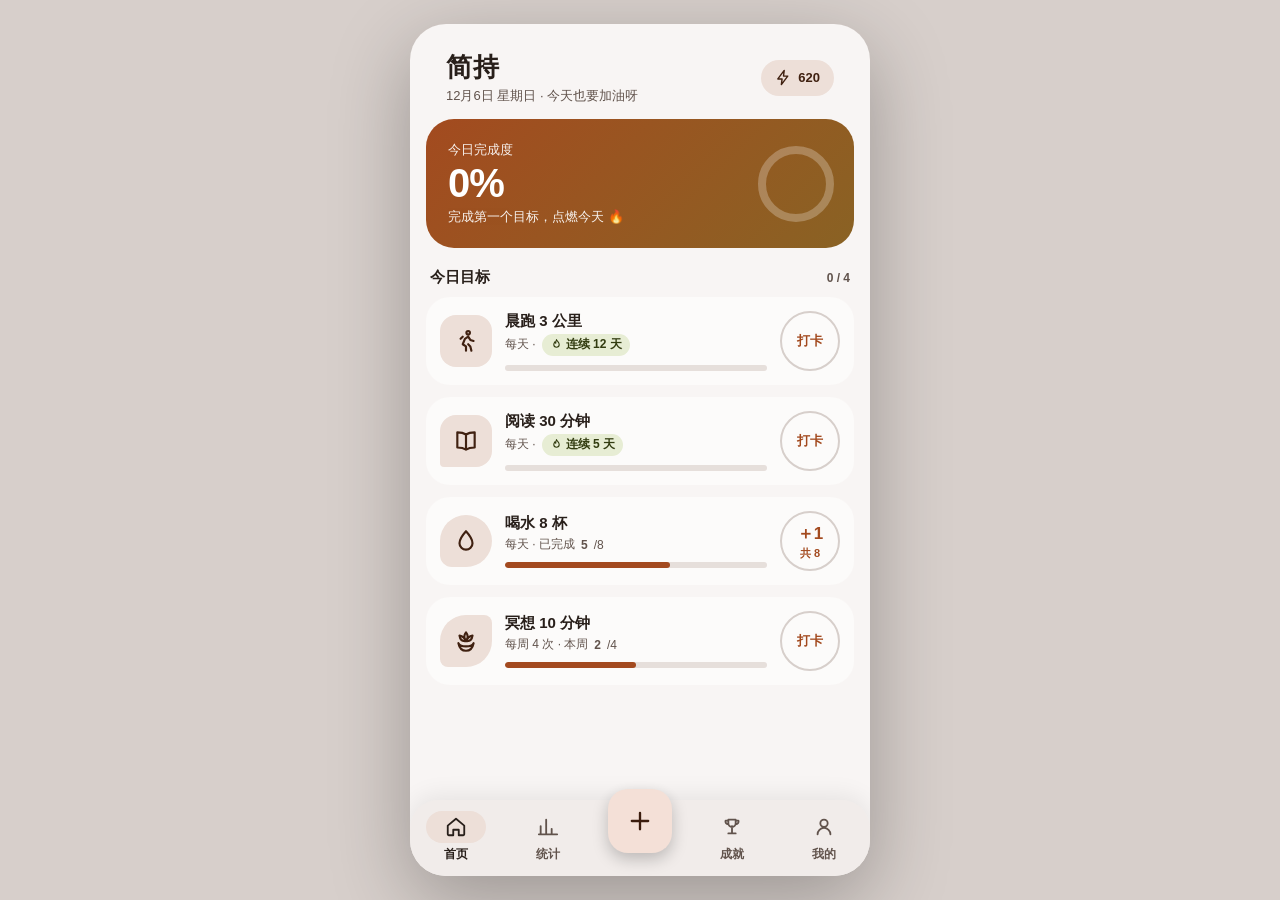
==== android/app/src/main/assets/index.html @ 39d741bb "feat: 简持 v1.0.0 — 习惯打卡应用(原生 HTML/CSS/JS + Android WebView 壳 + CI)" ====
<!DOCTYPE html>
<html lang="zh-CN">
<head>
<meta charset="UTF-8">
<meta name="viewport" content="width=device-width, initial-scale=1.0, viewport-fit=cover">
<meta name="theme-color" content="#f6f2ec">
<title>简持</title>

  <link rel="stylesheet" href="css/style.css">
</head>
<body>
<div id="app">

  <!-- ================= 首页 ================= -->
  <section class="view active" id="view-home" aria-label="首页">
    <header class="topbar">
      <div class="row">
        <div>
          <h1>简持</h1>
          <div class="date-line" id="dateLine"></div>
        </div>
        <span class="chip" id="energyChip" title="能量"></span>
      </div>
    </header>
    <div class="hero">
      <div class="sub">今日完成度</div>
      <div class="big" id="heroPct">0%</div>
      <div class="sub" id="heroDesc"></div>
      <svg class="ring" width="84" height="84" viewBox="0 0 84 84" aria-hidden="true">
        <circle cx="42" cy="42" r="34" stroke="rgba(255,255,255,.25)" stroke-width="8" fill="none"/>
        <circle id="heroRing" cx="42" cy="42" r="34" stroke="#fff" stroke-width="8" fill="none"
          stroke-linecap="round" stroke-dasharray="213.6" stroke-dashoffset="213.6"
          transform="rotate(-90 42 42)" style="transition:stroke-dashoffset .8s var(--ease-emph)"/>
      </svg>
    </div>
    <div class="section-title">今日目标 <small id="goalCount"></small></div>
    <div id="goalList"></div>
  </section>

  <!-- ================= 统计 ================= -->
  <section class="view" id="view-stats" aria-label="统计">
    <header class="topbar">
      <div class="row"><h1>统计</h1><div class="month-nav"><button class="mn-btn" id="monthPrev" aria-label="上一月">‹</button><span class="chip" id="monthChip"></span><button class="mn-btn" id="monthNext" aria-label="下一月">›</button></div></div>
    </header>
    <div class="stat-row" id="statRow"></div>
    <div class="card">
      <div class="section-title" style="margin:0 0 4px">本周概览 <small id="weekSummary"></small></div>
      <div class="week-strip" id="weekStrip"></div>
    </div>
    <div class="card">
      <b style="font-size:15px" id="heatTitle">本月热力图</b>
      <div class="heat-grid" id="heatGrid"></div>
      <div id="heatDetail" class="heat-detail" hidden></div>
      <div class="legend">少 <i style="background:var(--surface-container-highest)"></i><i class="heat l1" style="aspect-ratio:auto;width:12px"></i><i class="heat l2" style="aspect-ratio:auto;width:12px"></i><i class="heat l3" style="aspect-ratio:auto;width:12px"></i> 多</div>
    </div>
    <div class="card">
      <div class="section-title" style="margin:0 0 4px">目标完成率<small id="perGoalMonth">本月</small></div>
      <div id="perGoalList"></div>
    </div>
  </section>

  <!-- ================= 成就 ================= -->
  <section class="view" id="view-awards" aria-label="成就">
    <header class="topbar"><div class="row"><h1>成就</h1></div></header>
    <div class="level-card">
      <div class="level-badge" id="levelIcon"></div>
      <div style="font-weight:900;font-size:20px" id="levelName"></div>
      <div style="font-size:13px;font-weight:600;margin-top:4px" id="levelNext"></div>
      <div style="background:rgba(0,0,0,.14);border-radius:4px;height:10px;margin-top:12px;overflow:hidden">
        <div id="levelBar" style="width:0%;height:100%;background:var(--tertiary);border-radius:4px;transition:width .8s var(--ease-emph)"></div>
      </div>
    </div>
    <div class="section-title">我的徽章 <small id="badgeCount"></small></div>
    <div class="card"><div class="badge-grid" id="badgeGrid"></div></div>
    <div class="card" style="text-align:center;padding:24px">
      <div id="highlightIcon" style="display:flex;justify-content:center;margin-bottom:8px"></div>
      <b style="display:block;margin-bottom:4px;font-size:16px" id="highlightTitle"></b>
      <span style="font-size:13px;color:var(--on-surface-variant)">只和昨天的自己比，稳稳地向前 🌱</span>
    </div>
  </section>

  <!-- ================= 我的 ================= -->
  <section class="view" id="view-me" aria-label="我的">
    <header class="topbar"><div class="row"><h1>我的</h1></div></header>
    <div class="card me-head">
      <button class="profile-btn" id="profileBtn" aria-label="编辑名字和头像">
        <span class="avatar" id="meAvatar">拾</span>
        <span class="profile-info">
          <b style="font-size:17px" id="meName">拾光者</b>
          <span style="font-size:13px;color:var(--on-surface-variant);font-weight:600;margin-top:2px" id="meLevel"></span>
        </span>
        <span class="profile-pencil" id="profilePencil" aria-hidden="true"></span>
      </button>
    </div>
    <div class="section-title">外观</div>
    <div class="card">
      <div class="me-row">
        <div>
          <div class="lb">主题色</div>
          <div class="hint">Material You 动态取色</div>
        </div>
        <div style="display:flex;gap:8px" id="seedRow"></div>
      </div>
      <div class="me-row">
        <div>
          <div class="lb">深色模式</div>
          <div class="hint">跟随系统或手动切换</div>
        </div>
        <label class="switch"><input type="checkbox" id="darkToggle" aria-label="深色模式"><span class="track"></span><span class="thumb"></span></label>
      </div>
      <div class="me-row">
        <div>
          <div class="lb">减少动效</div>
          <div class="hint">关闭弹跳与彩带动画</div>
        </div>
        <label class="switch"><input type="checkbox" id="motionToggle" aria-label="减少动效"><span class="track"></span><span class="thumb"></span></label>
      </div>
    </div>
    <div class="section-title">数据</div>
    <div class="card">
      <div class="me-row">
        <div><div class="lb">导出数据</div><div class="hint">下载 JSON 备份</div></div>
        <button class="btn btn-tonal" id="exportBtn" style="height:42px">导出</button>
      </div>
      <div class="me-row">
        <div><div class="lb">导入数据</div><div class="hint">从 JSON 备份恢复</div></div>
        <button class="btn btn-tonal" id="importBtn" style="height:42px">导入</button>
        <input type="file" id="importFile" accept=".json,application/json" style="display:none">
      </div>
      <div class="me-row">
        <div><div class="lb">清空数据</div><div class="hint">删除全部目标与记录</div></div>
        <button class="btn btn-tonal" id="clearBtn" style="height:42px">清空</button>
      </div>
      <div class="me-row">
        <div><div class="lb">重置演示数据</div><div class="hint">恢复到初始状态</div></div>
        <button class="btn btn-tonal" id="resetBtn" style="height:42px">重置</button>
      </div>
    </div>
    <p style="text-align:center;font-size:12px;color:var(--on-surface-variant);margin-top:20px;line-height:1.8">
      简持 · 个人习惯打卡应用<br>所有数据仅保存在本机浏览器,不会上传至任何服务器
    </p>
  </section>

  <!-- 底部导航 + FAB -->
  <nav class="navbar" aria-label="底部导航">
    <button class="nav-item active" data-view="home" aria-label="首页">
      <span class="pill" data-ico="home"></span><span>首页</span>
    </button>
    <button class="nav-item" data-view="stats" aria-label="统计">
      <span class="pill" data-ico="stats"></span><span>统计</span>
    </button>
    <span class="fab-slot">
      <button class="fab" id="fabBtn" aria-label="创建目标"></button>
    </span>
    <button class="nav-item" data-view="awards" aria-label="成就">
      <span class="pill" data-ico="trophy"></span><span>成就</span>
    </button>
    <button class="nav-item" data-view="me" aria-label="我的">
      <span class="pill" data-ico="person"></span><span>我的</span>
    </button>
  </nav>

  <div class="scrim" id="scrim"></div>

  <!-- 创建目标弹层 -->
  <div class="sheet" id="createSheet" role="dialog" aria-modal="true" aria-label="创建新目标">
    <div class="drag-handle"></div>
    <h2 id="sheetTitle">创建新目标 ✨</h2>
    <label class="field-label" for="goalNameInput">目标名称</label>
    <input class="text-field" id="goalNameInput" maxlength="20" placeholder="例如：每天背 20 个单词">
    <span class="field-label">选个图标</span>
    <div class="icon-row" id="iconRow"></div>
    <span class="field-label">完成周期</span>
    <div class="seg" id="freqSeg">
      <button class="sel" data-freq="daily">每天</button>
      <button data-freq="weekly">每周</button>
      <button data-freq="monthly">每月</button>
    </div>
    <div class="stepper" id="freqStepper" style="margin-top:14px">
      <span style="font-size:13px;color:var(--on-surface-variant);font-weight:600" id="stepLabel">每周完成</span>
      <button class="step-btn" id="stepMinus" aria-label="减少">−</button>
      <b id="stepVal">5</b>
      <button class="step-btn" id="stepPlus" aria-label="增加">＋</button>
      <span style="font-size:13px;color:var(--on-surface-variant);font-weight:600">次</span>
    </div>
    <div class="stepper" id="dailyCountRow" style="margin-top:14px;display:none">
      <span style="font-size:13px;color:var(--on-surface-variant);font-weight:600">每日次数</span>
      <button class="step-btn" id="cntMinus" aria-label="减少次数">−</button>
      <b id="cntVal">1</b>
      <button class="step-btn" id="cntPlus" aria-label="增加次数">＋</button>
      <span style="font-size:13px;color:var(--on-surface-variant);font-weight:600">次（如喝水 8 杯）</span>
    </div>
    <div class="freq-hint" id="freqHint"></div>
    <button class="btn btn-filled btn-block" id="createBtn" style="margin-top:18px;height:54px">创建目标 🚀</button>
    <button class="btn btn-danger-text btn-block" id="delGoalBtn" style="margin-top:8px;height:48px;display:none">删除目标</button>
  </div>

  <!-- 编辑资料弹层 -->
  <div class="sheet" id="profileSheet" role="dialog" aria-modal="true" aria-label="编辑资料">
    <div class="drag-handle"></div>
    <h2>编辑资料 ✏️</h2>
    <span class="field-label">选个头像</span>
    <div class="icon-row" id="avatarRow"></div>
    <label class="field-label" for="profileNameInput">名字</label>
    <input class="text-field" id="profileNameInput" maxlength="12" placeholder="给自己起个名字">
    <button class="btn btn-filled btn-block" id="profileSaveBtn" style="margin-top:18px;height:54px">保存资料</button>
  </div>

  <!-- 庆祝弹层 -->
  <div class="cele-mask" id="celeMask">
    <div class="cele" role="dialog" aria-modal="true" aria-label="打卡成功">
      <div class="medal" id="celeIcon"></div>
      <h3 id="celeTitle">打卡成功！</h3>
      <p id="celeSub">又向目标迈进了一步</p>
      <div class="streak-line" id="celeLine"></div>
      <button class="btn btn-text btn-block" id="celeUndo">撤销本次打卡</button>
      <button class="btn btn-filled btn-block" id="celeOk">太棒了！</button>
    </div>
  </div>

  <div class="snackbar" id="snackbar"><span id="snackMsg"></span><button id="snackAct"></button></div>
  <canvas id="confetti"></canvas>
</div>


  <script src="js/utils.js"></script>
  <script src="js/store.js"></script>
  <script src="js/theme.js"></script>
  <script src="js/domain.js"></script>
  <script src="js/badges.js"></script>
  <script src="js/render.js"></script>
  <script src="js/main.js"></script>
</body>
</html>
---- android/app/src/main/assets/css/style.css ----
/* ============================================================
 * 简持 · 样式(Material 3 Expressive)
 * 设计令牌由 js/theme.js 按种子色动态覆盖
 * ============================================================ */
/* ============================================================
   简持 · Android 16 / Material 3 Expressive
   动态取色：JS 根据「种子色 + 明暗模式」实时生成 tonal 色板
   ============================================================ */
:root{
  /* —— M3 色彩令牌（JS 动态覆盖）—— */
  --primary:#8f4c38; --on-primary:#fff; --primary-container:#ffdbd1; --on-primary-container:#3a0b01;
  --secondary-container:#f5ded6; --on-secondary-container:#3a0b01;
  --tertiary:#6c5b2f; --on-tertiary:#fff; --tertiary-container:#f5e1b3; --on-tertiary-container:#241a00;
  --surface:#f6f2ec; --surface-dim:#d8cfc7;
  --surface-container-low:#fef8f2; --surface-container:#f0eae3; --surface-container-high:#eae4dd; --surface-container-highest:#e4ded7;
  --on-surface:#201b18; --on-surface-variant:#52443e; --outline:#84736c; --outline-variant:#d7c3bb;
  --inverse-surface:#362f2c; --inverse-on-surface:#fbeee8;
  --error:#b3261e; --scrim:rgba(0,0,0,.45);
  --good:#3b7d4f;

  /* —— 形状 —— */
  --r-xs:8px; --r-sm:12px; --r-md:16px; --r-lg:24px; --r-xl:28px; --r-pill:999px;

  /* —— 动效 —— */
  --ease-emph:cubic-bezier(.2,0,0,1);
  --ease-spring:cubic-bezier(.34,1.4,.5,1);
  --dur-s:180ms; --dur-m:280ms; --dur-l:450ms;

  --nav-h:76px;
}
*{ margin:0; padding:0; box-sizing:border-box; -webkit-tap-highlight-color:transparent; }
html,body{ height:100%; }
body{
  font-family:"Roboto Flex","HarmonyOS Sans SC","MiSans","Noto Sans SC",-apple-system,"PingFang SC","Microsoft YaHei",sans-serif;
  background:var(--surface-dim); color:var(--on-surface);
  display:flex; justify-content:center;
  transition:background var(--dur-m) var(--ease-emph);
}

/* ============ 应用外壳 ============ */
#app{
  width:100%; max-width:460px; height:100dvh;
  background:var(--surface); position:relative; overflow:clip;
  display:flex; flex-direction:column;
  transition:background var(--dur-m) var(--ease-emph);
}
@media (min-width:520px){
  body{ padding:24px 0; }
  #app{ height:calc(100dvh - 48px); border-radius:36px; box-shadow:0 24px 80px rgba(0,0,0,.28); }
}

/* 顶栏 */
.topbar{ padding:calc(env(safe-area-inset-top,0px) + 18px) 20px 6px; flex-shrink:0; }
.topbar .row{ display:flex; align-items:center; justify-content:space-between; gap:12px; }
.topbar h1{ font-size:26px; font-weight:800; letter-spacing:.5px; }
.topbar .date-line{ font-size:13px; color:var(--on-surface-variant); margin-top:2px; font-weight:500; }
.chip{
  display:inline-flex; align-items:center; gap:6px; height:36px; padding:0 14px;
  background:var(--secondary-container); color:var(--on-secondary-container);
  border-radius:var(--r-pill); font-size:13px; font-weight:700; border:none;
}
.month-nav{ display:flex; align-items:center; gap:4px; }
.mn-btn{
  width:36px; height:36px; border:none; border-radius:50%; cursor:pointer; font-family:inherit;
  background:var(--secondary-container); color:var(--on-secondary-container);
  font-size:18px; font-weight:800; line-height:1; padding-bottom:2px;
}
.mn-btn:disabled{ opacity:.35; cursor:default; }
.empty-hint{
  text-align:center; padding:36px 16px; color:var(--on-surface-variant);
  font-size:14px; font-weight:600; background:var(--surface-container-low);
  border-radius:var(--r-lg);
}

/* 视图容器 */
main{ flex:1; position:relative; overflow:hidden; }
.view{
  position:absolute; inset:0; overflow-y:auto; -webkit-overflow-scrolling:touch;
  padding:8px 16px calc(var(--nav-h) + 96px + env(safe-area-inset-bottom,0px));
  opacity:0; transform:translateY(14px) scale(.985); pointer-events:none;
  transition:opacity var(--dur-m) var(--ease-emph), transform var(--dur-m) var(--ease-emph);
}
.view.active{ opacity:1; transform:none; pointer-events:auto; }
.view::-webkit-scrollbar{ width:0; }

/* ============ 通用组件 ============ */
.card{
  background:var(--surface-container-low); border-radius:var(--r-lg);
  padding:18px; margin-bottom:14px;
}
.section-title{ font-size:15px; font-weight:800; margin:20px 4px 10px; display:flex; justify-content:space-between; align-items:baseline; }
.section-title small{ font-size:12px; color:var(--on-surface-variant); font-weight:600; }

/* 药丸按钮 + state-layer */
.btn{
  position:relative; overflow:hidden; border:none; cursor:pointer;
  height:48px; padding:0 24px; border-radius:var(--r-pill);
  font-size:15px; font-weight:700; font-family:inherit;
  display:inline-flex; align-items:center; justify-content:center; gap:8px;
  transition:border-radius var(--dur-m) var(--ease-spring), transform var(--dur-s) var(--ease-emph), box-shadow var(--dur-m);
}
.btn::after{ content:""; position:absolute; inset:0; background:currentColor; opacity:0; transition:opacity var(--dur-s); border-radius:inherit; }
.btn:hover::after{ opacity:.08; } .btn:active::after{ opacity:.14; }
.btn:active{ border-radius:var(--r-md); transform:scale(.97); }
.btn:focus-visible{ outline:3px solid var(--primary); outline-offset:2px; }
.btn-filled{ background:var(--primary); color:var(--on-primary); box-shadow:0 2px 8px rgba(0,0,0,.15); }
.btn-tonal{ background:var(--secondary-container); color:var(--on-secondary-container); }
.btn-text{ background:transparent; color:var(--primary); padding:0 14px; }
.btn-danger-text{ background:transparent; color:var(--error); padding:0 14px; }
.btn-block{ width:100%; }
.btn[disabled]{ opacity:.4; pointer-events:none; }

/* 图标按钮 ≥44px */
.icon-btn{
  width:44px; height:44px; border:none; border-radius:50%; cursor:pointer;
  background:transparent; color:var(--on-surface-variant);
  display:inline-flex; align-items:center; justify-content:center; position:relative; overflow:hidden;
  transition:background var(--dur-s), transform var(--dur-s) var(--ease-emph);
}
.icon-btn:hover{ background:color-mix(in srgb, var(--on-surface) 8%, transparent); }
.icon-btn:active{ transform:scale(.9); }
.icon-btn:focus-visible{ outline:3px solid var(--primary); outline-offset:1px; }
svg{ display:block; }

/* ============ 首页 ============ */
.hero{
  background:linear-gradient(135deg, var(--primary), color-mix(in srgb, var(--primary) 55%, var(--tertiary)));
  color:var(--on-primary); border-radius:var(--r-xl); padding:22px;
  position:relative; overflow:hidden; margin-top:8px;
}
.hero .big{ font-size:40px; font-weight:900; letter-spacing:-1px; margin:2px 0; }
.hero .sub{ font-size:13px; opacity:.92; font-weight:500; }
.hero svg.ring{ position:absolute; right:16px; top:50%; transform:translateY(-50%); }

.goal-card{
  background:var(--surface-container-low); border-radius:var(--r-lg);
  padding:14px; display:flex; align-items:center; gap:13px; margin-bottom:12px;
  position:relative; overflow:hidden;
  transition:background var(--dur-m) var(--ease-emph);
  animation:card-in var(--dur-l) var(--ease-emph) backwards;
}
@keyframes card-in{ from{ opacity:0; transform:translateY(18px); } }
.goal-card.done{ background:var(--secondary-container); }
.goal-card.done .goal-name{ text-decoration:line-through; text-decoration-thickness:2px; color:var(--on-surface-variant); }
.goal-shape{
  width:52px; height:52px; flex-shrink:0; display:flex; align-items:center; justify-content:center;
  color:var(--on-secondary-container); background:var(--secondary-container);
  transition:border-radius var(--dur-l) var(--ease-spring);
}
.goal-card[data-shape="0"] .goal-shape{ border-radius:16px; }
.goal-card[data-shape="1"] .goal-shape{ border-radius:16px 16px 16px 4px; }
.goal-card[data-shape="2"] .goal-shape{ border-radius:50% 50% 50% 12px; }
.goal-card[data-shape="3"] .goal-shape{ border-radius:26px 8px 26px 8px; }
.goal-card.done .goal-shape{ border-radius:50%; background:var(--primary); color:var(--on-primary); }
.goal-info{ flex:1; min-width:0; display:block; }
.goal-info-btn{
  flex:1; min-width:0; display:flex; align-items:center; gap:13px;
  background:none; border:none; padding:0; margin:0; text-align:left;
  font-family:inherit; cursor:pointer; color:inherit;
}
.goal-info-btn:focus-visible{ outline:3px solid var(--primary); outline-offset:2px; border-radius:12px; }
.goal-name{ display:block; font-weight:800; font-size:15px; overflow-wrap:anywhere; }
.goal-meta{ font-size:12px; color:var(--on-surface-variant); margin-top:3px; display:flex; align-items:center; gap:6px; font-weight:500; }
.streak-chip{
  display:inline-flex; align-items:center; gap:3px; height:22px; padding:0 8px;
  background:var(--tertiary-container); color:var(--on-tertiary-container);
  border-radius:var(--r-pill); font-size:12px; font-weight:800;
}
.mini-progress{ display:block; height:6px; background:var(--surface-container-highest); border-radius:3px; margin-top:9px; overflow:hidden; }
.mini-progress i{ display:block; height:100%; border-radius:3px; background:var(--primary); transition:width .5s var(--ease-emph); }

/* 打卡按钮：形状变形（M3 Expressive 标志性交互） */
.check-btn{
  width:60px; height:60px; border-radius:50%; border:2px solid var(--outline-variant);
  background:var(--surface-container-low); color:var(--primary); cursor:pointer; flex-shrink:0;
  display:flex; flex-direction:column; align-items:center; justify-content:center; gap:1px;
  font-size:11px; font-weight:800; font-family:inherit; position:relative; overflow:hidden;
  transition:border-radius var(--dur-l) var(--ease-spring), background var(--dur-m) var(--ease-emph),
             color var(--dur-m), border-color var(--dur-m), transform var(--dur-m) var(--ease-spring);
}
.check-btn::after{ content:""; position:absolute; inset:0; border-radius:inherit; background:currentColor; opacity:0; transition:opacity var(--dur-s); }
.check-btn:hover::after{ opacity:.06; } .check-btn:active::after{ opacity:.12; }
.check-btn:active{ border-radius:18px; transform:scale(.94); }
.check-btn:focus-visible{ outline:3px solid var(--primary); outline-offset:2px; }
.check-btn.checked{
  background:var(--primary); color:var(--on-primary); border-color:transparent; border-radius:16px;
  animation:pop .5s var(--ease-spring);
}
@keyframes pop{ 0%{transform:scale(.55);} 55%{transform:scale(1.12);} 100%{transform:scale(1);} }

/* ============ 统计 ============ */
.stat-row{ display:flex; gap:10px; margin-bottom:14px; }
.stat-box{ flex:1; background:var(--surface-container-low); border-radius:var(--r-lg); padding:14px 8px; text-align:center; }
.stat-box b{ font-size:22px; display:block; font-variant-numeric:tabular-nums; }
.stat-box span{ font-size:12px; color:var(--on-surface-variant); font-weight:600; }
.week-strip{ display:flex; justify-content:space-between; }
.day-cell{ text-align:center; width:40px; }
.day-cell .d{
  width:38px; height:38px; margin:0 auto; border-radius:50%;
  display:flex; align-items:center; justify-content:center;
  font-size:13px; font-weight:800; background:var(--surface-container-highest); color:var(--on-surface-variant);
  transition:background var(--dur-m), color var(--dur-m);
}
.day-cell .d.hit{ background:var(--primary); color:var(--on-primary); }
.day-cell .d.today{ box-shadow:inset 0 0 0 2.5px var(--primary); color:var(--primary); }
.day-cell .d.today.hit{ color:var(--on-primary); box-shadow:none; }
.day-cell .lbl{ font-size:12px; margin-top:5px; color:var(--on-surface-variant); font-weight:600; }
.heat-grid{ display:grid; grid-template-columns:repeat(7,1fr); gap:6px; margin-top:12px; }
.heat{ aspect-ratio:1; border-radius:7px; background:var(--surface-container-highest); cursor:pointer; }
.heat.off{ opacity:.35; cursor:default; }
.heat.l1{ background:color-mix(in srgb, var(--primary) 25%, var(--surface-container)); }
.heat.l2{ background:color-mix(in srgb, var(--primary) 55%, var(--surface-container)); }
.heat.l3{ background:var(--primary); }
.heat.today{ outline:2.5px solid var(--primary); outline-offset:1.5px; }
.heat.sel{ outline:3px solid var(--tertiary); outline-offset:1.5px; }
.heat-detail{ margin-top:14px; background:var(--surface-container); border-radius:var(--r-md); padding:12px 14px; }
.hd-title{ font-size:13px; font-weight:800; color:var(--on-surface-variant); margin-bottom:4px; }
.legend{ display:flex; justify-content:flex-end; align-items:center; gap:5px; margin-top:12px; font-size:12px; color:var(--on-surface-variant); }
.legend i{ width:12px; height:12px; border-radius:4px; display:inline-block; }
.per-goal{ display:flex; align-items:center; gap:12px; padding:11px 2px; border-bottom:1px solid var(--outline-variant); }
.per-goal:last-child{ border-bottom:none; }
.per-goal .nm{ font-size:14px; font-weight:700; flex:1; }
.per-goal .pc{ font-size:13px; font-weight:800; color:var(--primary); font-variant-numeric:tabular-nums; }

/* ============ 成就 ============ */
.level-card{
  background:var(--tertiary-container); color:var(--on-tertiary-container);
  border-radius:var(--r-xl); padding:22px; text-align:center;
}
.level-badge{
  width:76px; height:76px; margin:0 auto 10px; background:var(--tertiary); color:var(--on-tertiary);
  border-radius:38% 62% 55% 45% / 50% 42% 58% 50%;
  display:flex; align-items:center; justify-content:center;
  animation:blob 6s ease-in-out infinite;
}
@keyframes blob{ 0%,100%{ border-radius:38% 62% 55% 45%/50% 42% 58% 50%; } 50%{ border-radius:55% 45% 42% 58%/45% 58% 42% 55%; } }
.badge-grid{ display:grid; grid-template-columns:repeat(4,1fr); gap:14px 8px; }
.badge{ text-align:center; }
.badge .b{
  position:relative; width:58px; height:58px; margin:0 auto 6px; display:flex; align-items:center; justify-content:center;
  background:var(--secondary-container); color:var(--on-secondary-container);
  border-radius:20px; transition:border-radius var(--dur-l) var(--ease-spring);
}
.badge-count{
  position:absolute; top:-7px; right:-9px; min-width:19px; text-align:center;
  background:var(--tertiary); color:var(--on-tertiary);
  font-size:10px; font-weight:900; font-style:normal; line-height:1;
  padding:3px 5px; border-radius:999px; white-space:nowrap;
  box-shadow:0 1px 3px rgba(0,0,0,.25);
}
.badge:hover .b{ border-radius:50%; }
.badge span{ font-size:12px; color:var(--on-surface-variant); font-weight:600; display:block; }
.badge.locked .b{ background:var(--surface-container-highest); color:var(--outline); }
.badge.locked span{ color:var(--outline); }

/* ============ 我的 ============ */
.me-head{ display:flex; align-items:center; gap:16px; }
.profile-btn{
  flex:1; min-width:0; display:flex; align-items:center; gap:16px;
  background:none; border:none; padding:0; margin:0; text-align:left;
  font-family:inherit; color:inherit; cursor:pointer;
}
.profile-btn:focus-visible{ outline:3px solid var(--primary); outline-offset:2px; border-radius:12px; }
.profile-info{ flex:1; min-width:0; display:flex; flex-direction:column; }
.profile-pencil{ color:var(--on-surface-variant); flex-shrink:0; display:flex; }
.avatar{
  width:64px; height:64px; border-radius:50%; background:var(--primary); color:var(--on-primary);
  display:flex; align-items:center; justify-content:center; font-size:26px; font-weight:900; flex-shrink:0;
}
.me-row{ display:flex; justify-content:space-between; align-items:center; gap:12px; padding:13px 2px; border-bottom:1px solid var(--outline-variant); }
.me-row:last-child{ border-bottom:none; }
.me-row .lb{ font-size:14px; font-weight:700; display:flex; align-items:center; gap:10px; }
.me-row .lb svg{ color:var(--on-surface-variant); }
.me-row .hint{ font-size:12px; color:var(--on-surface-variant); font-weight:500; margin-top:2px; }
.seed-dot{ width:44px; height:44px; border-radius:50%; border:none; cursor:pointer; position:relative;
  transition:transform var(--dur-s) var(--ease-spring); }
.seed-dot:active{ transform:scale(.88); }
.seed-dot:focus-visible{ outline:3px solid var(--on-surface); outline-offset:2px; }
.seed-dot.sel::after{
  content:""; position:absolute; inset:-5px; border-radius:50%;
  border:3px solid var(--on-surface);
}

/* M3 开关 */
.switch{ position:relative; width:52px; height:32px; flex-shrink:0; }
.switch input{ position:absolute; opacity:0; width:100%; height:100%; margin:0; cursor:pointer; z-index:1; }
.switch .track{
  position:absolute; inset:0; border-radius:var(--r-pill);
  background:var(--surface-container-highest); border:2px solid var(--outline);
  transition:background var(--dur-m) var(--ease-emph), border-color var(--dur-m);
}
.switch .thumb{
  position:absolute; top:50%; left:6px; width:16px; height:16px; border-radius:50%;
  background:var(--outline); transform:translateY(-50%);
  transition:all var(--dur-m) var(--ease-spring);
}
.switch input:checked ~ .track{ background:var(--primary); border-color:var(--primary); }
.switch input:checked ~ .thumb{ left:26px; width:24px; height:24px; background:var(--on-primary); }
.switch input:focus-visible ~ .track{ outline:3px solid var(--primary); outline-offset:2px; }

/* ============ 底部导航 + FAB ============ */
.navbar{
  position:absolute; bottom:0; left:0; right:0; z-index:30;
  height:calc(var(--nav-h) + env(safe-area-inset-bottom,0px));
  padding-bottom:env(safe-area-inset-bottom,0px);
  background:var(--surface-container); display:flex; align-items:stretch;
  border-radius:var(--r-xl) var(--r-xl) 0 0;
  box-shadow:0 -4px 24px rgba(0,0,0,.08);
}
.nav-item{
  flex:1; border:none; background:none; cursor:pointer; font-family:inherit;
  display:flex; flex-direction:column; align-items:center; justify-content:center; gap:3px;
  color:var(--on-surface-variant); padding:6px 0 8px;
}
.nav-item .pill{
  width:60px; height:32px; border-radius:var(--r-pill); display:flex; align-items:center; justify-content:center;
  transition:background var(--dur-m) var(--ease-emph), border-radius var(--dur-l) var(--ease-spring);
}
.nav-item:active .pill{ border-radius:var(--r-sm); }
.nav-item span{ font-size:12px; font-weight:700; }
.nav-item.active{ color:var(--on-surface); }
.nav-item.active .pill{ background:var(--secondary-container); }
.nav-item:focus-visible{ outline:3px solid var(--primary); outline-offset:-3px; border-radius:var(--r-md); }
.fab-slot{ flex:1; display:flex; align-items:center; justify-content:center; }
.fab{
  width:64px; height:64px; border-radius:20px; border:none; cursor:pointer;
  background:var(--primary-container); color:var(--on-primary-container);
  display:flex; align-items:center; justify-content:center;
  box-shadow:0 6px 16px rgba(0,0,0,.22); margin-top:-34px;
  transition:border-radius var(--dur-l) var(--ease-spring), transform var(--dur-m) var(--ease-spring), background var(--dur-m);
}
.fab:hover{ border-radius:32px; }
.fab:active{ transform:scale(.92) rotate(90deg); border-radius:50%; }
.fab:focus-visible{ outline:3px solid var(--primary); outline-offset:3px; }

/* ============ 底部弹层（创建目标） ============ */
.scrim{
  position:absolute; inset:0; background:var(--scrim); z-index:40;
  opacity:0; pointer-events:none; visibility:hidden;
  transition:opacity var(--dur-m), visibility 0s linear var(--dur-m);
}
.scrim.show{ opacity:1; pointer-events:auto; visibility:visible; }
.sheet{
  position:absolute; left:0; right:0; bottom:0; z-index:41;
  background:var(--surface-container-low);
  border-radius:var(--r-xl) var(--r-xl) 0 0;
  padding:10px 20px calc(24px + env(safe-area-inset-bottom,0px));
  transform:translateY(100%); visibility:hidden;
  transition:transform var(--dur-l) var(--ease-emph), visibility 0s linear var(--dur-l);
  max-height:86%; overflow-y:auto;
}
.sheet.show{ transform:none; visibility:visible; transition:transform var(--dur-l) var(--ease-emph); }
.drag-handle{ width:36px; height:4px; border-radius:2px; background:var(--outline-variant); margin:4px auto 14px; }
.sheet h2{ font-size:20px; font-weight:800; margin-bottom:16px; }
.field-label{ font-size:13px; font-weight:800; margin:16px 2px 8px; display:block; }
.text-field{
  width:100%; height:52px; border-radius:var(--r-sm) var(--r-sm) 0 0;
  border:none; border-bottom:2px solid var(--outline);
  background:var(--surface-container-high); color:var(--on-surface);
  font-size:15px; font-family:inherit; padding:0 16px; outline:none;
  transition:border-color var(--dur-s), background var(--dur-s);
}
.text-field:focus{ border-bottom-color:var(--primary); background:var(--surface-container-highest); }
.icon-row{ display:flex; gap:10px; flex-wrap:wrap; }
.icon-opt{
  width:48px; height:48px; border-radius:14px; border:2px solid transparent; cursor:pointer;
  background:var(--surface-container-high); color:var(--on-surface-variant);
  display:flex; align-items:center; justify-content:center;
  transition:all var(--dur-s) var(--ease-spring);
}
.icon-opt.sel{ border-color:var(--primary); background:var(--secondary-container); color:var(--on-secondary-container); border-radius:50%; transform:scale(1.06); }
.icon-opt:focus-visible{ outline:3px solid var(--primary); outline-offset:2px; }
.avatar-opt{ font-size:22px; color:var(--on-surface); }
.seg{ display:flex; background:var(--surface-container-high); border-radius:var(--r-pill); padding:4px; gap:4px; }
.seg button{
  flex:1; height:42px; border:none; border-radius:var(--r-pill); cursor:pointer; font-family:inherit;
  background:transparent; color:var(--on-surface-variant); font-size:14px; font-weight:700;
  transition:all var(--dur-m) var(--ease-emph);
}
.seg button.sel{ background:var(--primary); color:var(--on-primary); }
.seg button:focus-visible{ outline:3px solid var(--primary); outline-offset:1px; }
.stepper{ display:flex; align-items:center; gap:16px; }
.stepper .step-btn{
  width:48px; height:48px; border-radius:16px; border:2px solid var(--outline-variant); cursor:pointer;
  background:var(--surface-container-low); color:var(--on-surface); font-size:22px; font-weight:800;
  display:flex; align-items:center; justify-content:center; font-family:inherit;
  transition:transform var(--dur-s) var(--ease-spring), border-color var(--dur-s);
}
.stepper .step-btn:active{ transform:scale(.88); border-color:var(--primary); }
.stepper .step-btn:focus-visible{ outline:3px solid var(--primary); outline-offset:2px; }
.stepper b{ font-size:22px; min-width:36px; text-align:center; font-variant-numeric:tabular-nums; }
.freq-hint{ margin-top:12px; font-size:13px; color:var(--on-surface-variant); background:var(--surface-container);
  padding:11px 14px; border-radius:var(--r-md); font-weight:500; }

/* ============ 庆祝弹层 ============ */
.cele-mask{
  position:absolute; inset:0; background:var(--scrim); z-index:60;
  display:flex; align-items:center; justify-content:center; padding:28px;
  opacity:0; pointer-events:none; visibility:hidden;
  transition:opacity var(--dur-m), visibility 0s linear var(--dur-m);
}
.cele-mask.show{ opacity:1; pointer-events:auto; visibility:visible; transition:opacity var(--dur-m); }
.cele{
  background:var(--surface-container-low); border-radius:var(--r-xl);
  padding:30px 26px; text-align:center; width:100%; max-width:320px;
  transform:scale(.7); transition:transform var(--dur-l) var(--ease-spring);
}
.cele-mask.show .cele{ transform:scale(1); }
.cele .medal{
  width:88px; height:88px; margin:0 auto 12px; background:var(--tertiary-container); color:var(--on-tertiary-container);
  border-radius:50%; display:flex; align-items:center; justify-content:center;
}
.cele h3{ font-size:22px; margin-bottom:4px; }
.cele p{ color:var(--on-surface-variant); font-size:14px; margin-bottom:14px; }
.cele .streak-line{
  background:var(--secondary-container); color:var(--on-secondary-container);
  border-radius:var(--r-md); padding:12px; font-weight:800; font-size:14px; margin-bottom:18px;
}
.cele .btn + .btn{ margin-top:8px; }

/* ============ Snackbar ============ */
.snackbar{
  position:absolute; left:16px; right:16px; bottom:calc(var(--nav-h) + 20px + env(safe-area-inset-bottom,0px));
  z-index:70; background:var(--inverse-surface); color:var(--inverse-on-surface);
  border-radius:var(--r-sm); padding:14px 16px; font-size:14px; font-weight:600;
  display:flex; align-items:center; justify-content:space-between; gap:12px;
  transform:translateY(20px); opacity:0; pointer-events:none;
  transition:all var(--dur-m) var(--ease-emph);
}
.snackbar.show{ transform:none; opacity:1; pointer-events:auto; }
.snackbar button{
  border:none; background:none; color:color-mix(in srgb, var(--inverse-on-surface) 100%, transparent);
  filter:brightness(1.25); font-weight:800; font-size:14px; cursor:pointer; font-family:inherit;
  padding:8px 10px; border-radius:var(--r-sm);
}
.snackbar button:focus-visible{ outline:2px solid var(--inverse-on-surface); }

#confetti{ position:absolute; inset:0; pointer-events:none; z-index:80; }

/* 深色模式下降低彩带遮罩强度等 */
@media (prefers-reduced-motion: reduce){
  *, *::before, *::after{ animation-duration:.01ms !important; animation-iteration-count:1 !important; transition-duration:.01ms !important; }
}
body.reduce-motion *, body.reduce-motion *::before, body.reduce-motion *::after{
  animation-duration:.01ms !important; animation-iteration-count:1 !important; transition-duration:.01ms !important;
}
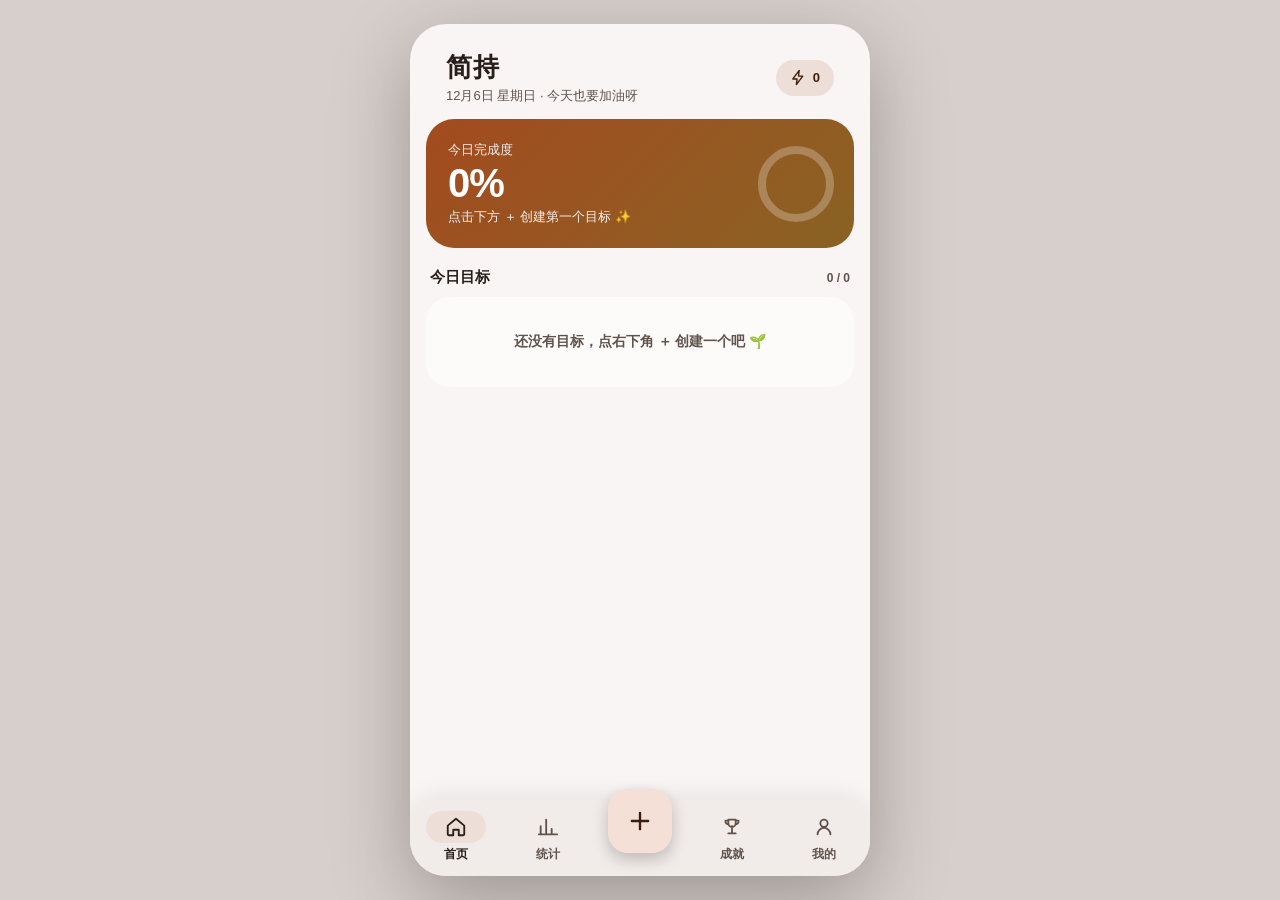
==== commit 17364b48: "feat(v1.2.0): 默认空数据启动,新增本机备份/恢复,移除演示数据" ====
--- a/android/app/src/main/assets/index.html
+++ b/android/app/src/main/assets/index.html
@@ -86,7 +86,7 @@
       <button class="profile-btn" id="profileBtn" aria-label="编辑名字和头像">
         <span class="avatar" id="meAvatar">拾</span>
         <span class="profile-info">
-          <b style="font-size:17px" id="meName">拾光者</b>
+          <b style="font-size:17px" id="meName">简友</b>
           <span style="font-size:13px;color:var(--on-surface-variant);font-weight:600;margin-top:2px" id="meLevel"></span>
         </span>
         <span class="profile-pencil" id="profilePencil" aria-hidden="true"></span>
@@ -132,8 +132,11 @@
         <button class="btn btn-tonal" id="clearBtn" style="height:42px">清空</button>
       </div>
       <div class="me-row">
-        <div><div class="lb">重置演示数据</div><div class="hint">恢复到初始状态</div></div>
-        <button class="btn btn-tonal" id="resetBtn" style="height:42px">重置</button>
+        <div><div class="lb">本机备份</div><div class="hint" id="backupHint">尚未备份</div></div>
+        <div style="display:flex;gap:8px">
+          <button class="btn btn-tonal" id="backupSaveBtn" style="height:42px">备份</button>
+          <button class="btn btn-tonal" id="backupRestoreBtn" style="height:42px" disabled>恢复</button>
+        </div>
       </div>
     </div>
     <p style="text-align:center;font-size:12px;color:var(--on-surface-variant);margin-top:20px;line-height:1.8">
@@ -218,6 +221,18 @@
     </div>
   </div>
 
+  <!-- 徽章详情弹层 -->
+  <div class="cele-mask" id="badgeMask">
+    <div class="cele" role="dialog" aria-modal="true" aria-label="徽章详情">
+      <div class="medal" id="badgeInfoIcon"></div>
+      <h3 id="badgeInfoName"></h3>
+      <p id="badgeInfoStatus"></p>
+      <div class="streak-line" id="badgeInfoDesc"></div>
+      <p id="badgeInfoProgress" style="font-size:13px;color:var(--on-surface-variant);margin:-4px 0 14px"></p>
+      <button class="btn btn-filled btn-block" id="badgeInfoOk">知道啦</button>
+    </div>
+  </div>
+
   <div class="snackbar" id="snackbar"><span id="snackMsg"></span><button id="snackAct"></button></div>
   <canvas id="confetti"></canvas>
 </div>
--- a/android/app/src/main/assets/css/style.css
+++ b/android/app/src/main/assets/css/style.css
@@ -235,7 +235,7 @@
 }
 @keyframes blob{ 0%,100%{ border-radius:38% 62% 55% 45%/50% 42% 58% 50%; } 50%{ border-radius:55% 45% 42% 58%/45% 58% 42% 55%; } }
 .badge-grid{ display:grid; grid-template-columns:repeat(4,1fr); gap:14px 8px; }
-.badge{ text-align:center; }
+.badge{ text-align:center; border:none; background:none; padding:0; margin:0; cursor:pointer; font-family:inherit; }
 .badge .b{
   position:relative; width:58px; height:58px; margin:0 auto 6px; display:flex; align-items:center; justify-content:center;
   background:var(--secondary-container); color:var(--on-secondary-container);
